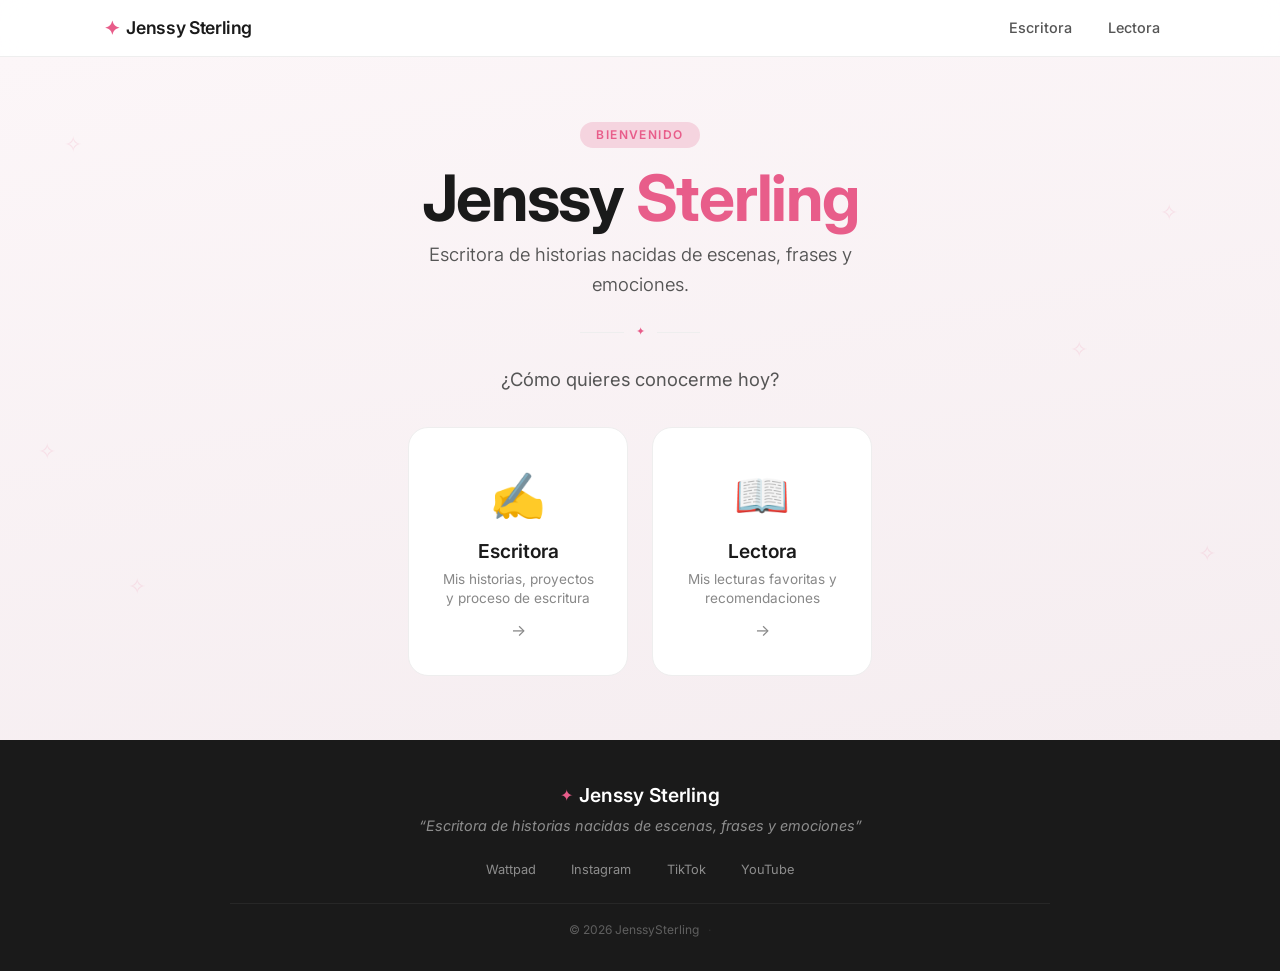
==== index.html @ 41c9cac7 "Add files via upload" ====
<!DOCTYPE html>
<html lang="es">
<head>
    <meta charset="UTF-8" />
    <meta name="viewport" content="width=device-width, initial-scale=1.0" />
    <title>Jenssy Sterling · Escritora</title>

    <!-- Favicon -->
    <link rel="icon" href="images/favicon.svg" type="image/svg+xml" />

    <!-- Google Fonts -->
    <link href="https://fonts.googleapis.com/css2?family=Inter:opsz,wght@14..32,300;14..32,400;14..32,500;14..32,600;14..32,700&family=Playfair+Display:ital,wght@0,400;0,600;0,700;1,400&display=swap" rel="stylesheet" />

    <!-- CSS -->
    <link rel="stylesheet" href="css/style.css" />
</head>
<body>

    <!-- ==========================================
    NAVEGACIÓN
    ========================================== -->
    <header class="header" role="banner">
        <div class="header-inner">
            <a href="index.html" class="logo">
                <span class="logo-mark">✦</span>
                <span class="logo-name">Jenssy Sterling</span>
            </a>

            <button class="menu-toggle" id="menuToggle" aria-label="Abrir menú">
                <span></span>
                <span></span>
                <span></span>
            </button>

            <nav class="nav" id="mainNav" role="navigation" aria-label="Principal">
                <ul class="nav-list">
                    <li><a href="jenssysterling.html">Escritora</a></li>
                    <li><a href="jenssylectora.html">Lectora</a></li>
                </ul>
            </nav>
        </div>
    </header>

    <!-- ==========================================
    HERO
    ========================================== -->
    <section class="hero">
        <div class="hero-content">
            <span class="hero-eyebrow">Bienvenido</span>
            <h1>Jenssy <span class="accent">Sterling</span></h1>
            <p class="hero-description">
                Escritora de historias nacidas de escenas, frases y emociones.
            </p>
            <div class="hero-divider" aria-hidden="true">
                <span></span>
                <span>✦</span>
                <span></span>
            </div>
            <p class="hero-question">¿Cómo quieres conocerme hoy?</p>

            <div class="hero-cards">
                <a href="jenssysterling.html" class="card card-writer">
                    <span class="card-icon">✍️</span>
                    <span class="card-title">Escritora</span>
                    <span class="card-desc">Mis historias, proyectos y proceso de escritura</span>
                    <span class="card-arrow">→</span>
                </a>
                <a href="jenssylectora.html" class="card card-reader">
                    <span class="card-icon">📖</span>
                    <span class="card-title">Lectora</span>
                    <span class="card-desc">Mis lecturas favoritas y recomendaciones</span>
                    <span class="card-arrow">→</span>
                </a>
            </div>
        </div>

        <!-- Decoración sutil -->
        <div class="hero-ornaments" aria-hidden="true">
            <span class="ornament" style="top: 10%; left: 5%;">✧</span>
            <span class="ornament" style="top: 20%; right: 8%;">✧</span>
            <span class="ornament" style="top: 55%; left: 3%;">✧</span>
            <span class="ornament" style="top: 70%; right: 5%;">✧</span>
            <span class="ornament" style="top: 40%; right: 15%;">✧</span>
            <span class="ornament" style="bottom: 20%; left: 10%;">✧</span>
        </div>
    </section>

    <!-- ==========================================
    FOOTER
    ========================================== -->
    <footer class="footer" role="contentinfo">
        <div class="footer-inner">
            <div class="footer-brand">
                <span class="footer-mark">✦</span>
                <span class="footer-name">Jenssy Sterling</span>
            </div>
            <p class="footer-tagline">
                “Escritora de historias nacidas de escenas, frases y emociones”
            </p>
            <div class="footer-links">
                <a href="https://www.wattpad.com/user/JenssySterling" target="_blank">Wattpad</a>
                <a href="https://www.instagram.com/jenssysterling/" target="_blank">Instagram</a>
                <a href="https://www.tiktok.com/@jenssysterling" target="_blank">TikTok</a>
                <a href="https://www.youtube.com/@jenssysterling" target="_blank">YouTube</a>
            </div>
            <div class="footer-bottom">
                <span>&copy; 2026 JenssySterling</span>
                <span class="footer-divider">·</span>
            </div>
        </div>
    </footer>

    <!-- ==========================================
    SCRIPTS
    ========================================== -->
    <script src="js/script.js"></script>
</body>
</html>
---- css/style.css ----
/* ==========================================
   JENSSY STERLING · STYLE
   Diseño profesional para escritora
   ========================================== */

/* ---------- RESET ---------- */
*,
*::before,
*::after {
    margin: 0;
    padding: 0;
    box-sizing: border-box;
}

html {
    scroll-behavior: smooth;
}

body {
    font-family: 'Inter', -apple-system, BlinkMacSystemFont, 'Segoe UI', Roboto, sans-serif;
    background: #faf8f9;
    color: #1a1a1a;
    line-height: 1.6;
    -webkit-font-smoothing: antialiased;
}

/* ---------- VARIABLES ---------- */
:root {
    --primary: #e85d8a;
    --primary-dark: #c94a74;
    --primary-light: #f5d4df;
    --secondary: #b8a0d4;
    --text: #1a1a1a;
    --text-light: #555;
    --text-muted: #888;
    --bg-white: #ffffff;
    --bg-soft: #faf8f9;
    --border: #eee;
    --shadow: 0 8px 30px rgba(0, 0, 0, 0.06);
    --shadow-hover: 0 16px 48px rgba(0, 0, 0, 0.10);
    --radius: 20px;
    --radius-sm: 12px;
    --transition: all 0.25s ease;
}

/* ---------- TIPOGRAFÍA ---------- */
h1,
h2,
h3 {
    font-weight: 600;
    letter-spacing: -0.02em;
    line-height: 1.2;
}

h1 {
    font-size: 3.6rem;
}
h2 {
    font-size: 2rem;
}
h3 {
    font-size: 1.25rem;
}

p {
    color: var(--text-light);
}

a {
    text-decoration: none;
    color: inherit;
    transition: var(--transition);
}

img {
    max-width: 100%;
    display: block;
}

/* ---------- CONTENEDOR ---------- */
.container {
    max-width: 1120px;
    margin: 0 auto;
    padding: 0 1.5rem;
}

/* ==========================================
   SCROLLBAR PERSONALIZADA
   ========================================== */
::-webkit-scrollbar {
    width: 6px;
    height: 6px;
}

::-webkit-scrollbar-track {
    background: var(--bg);
    border-radius: 3px;
}

::-webkit-scrollbar-thumb {
    background: var(--primary);
    border-radius: 3px;
}

::-webkit-scrollbar-thumb:hover {
    background: var(--primary-dark);
}

/* ==========================================
   HEADER / NAVEGACIÓN
   ========================================== */
.header {
    position: sticky;
    top: 0;
    z-index: 100;
    background: rgba(255, 255, 255, 0.88);
    backdrop-filter: blur(12px);
    -webkit-backdrop-filter: blur(12px);
    border-bottom: 1px solid var(--border);
}

.header-inner {
    max-width: 1120px;
    margin: 0 auto;
    padding: 0.8rem 1.5rem;
    display: flex;
    align-items: center;
    justify-content: space-between;
}

/* Logo */
.logo {
    display: flex;
    align-items: center;
    gap: 0.4rem;
    font-weight: 600;
    font-size: 1.1rem;
    color: var(--text);
}

.logo-mark {
    color: var(--primary);
    font-size: 1.2rem;
}

.logo-name {
    letter-spacing: -0.02em;
}

/* Menú toggle */
.menu-toggle {
    display: none;
    flex-direction: column;
    gap: 4.5px;
    background: none;
    border: none;
    cursor: pointer;
    padding: 4px;
}

.menu-toggle span {
    width: 26px;
    height: 2px;
    background: var(--text);
    border-radius: 2px;
    transition: var(--transition);
}

.menu-toggle.active span:nth-child(1) {
    transform: rotate(45deg) translate(4.5px, 4.5px);
}

.menu-toggle.active span:nth-child(2) {
    opacity: 0;
}

.menu-toggle.active span:nth-child(3) {
    transform: rotate(-45deg) translate(4.5px, -4.5px);
}

/* Navegación */
.nav-list {
    list-style: none;
    display: flex;
    align-items: center;
    gap: 0.25rem;
}

.nav-list a {
    padding: 0.4rem 1rem;
    border-radius: 50px;
    font-size: 0.9rem;
    font-weight: 500;
    color: var(--text-light);
    transition: var(--transition);
}

.nav-list a:hover {
    color: var(--text);
    background: var(--bg-soft);
}

.nav-list .nav-cta {
    background: var(--primary);
    color: #fff;
    padding: 0.4rem 1.2rem;
}

.nav-list .nav-cta:hover {
    background: var(--primary-dark);
    color: #fff;
}


/* ==========================================
   HERO
   ========================================== */
.hero {
    min-height: 75vh;
    display: flex;
    align-items: center;
    justify-content: center;
    text-align: center;
    padding: 4rem 1.5rem;
    position: relative;
    background: linear-gradient(170deg, #fcf6f8 0%, #f5edf0 100%);
    overflow: hidden;
}

.hero-content {
    position: relative;
    z-index: 2;
    max-width: 640px;
}

.hero-eyebrow {
    display: inline-block;
    font-size: 0.75rem;
    font-weight: 600;
    text-transform: uppercase;
    letter-spacing: 0.12em;
    color: var(--primary);
    background: var(--primary-light);
    padding: 0.2rem 1rem;
    border-radius: 50px;
    margin-bottom: 0.75rem;
}

.hero h1 {
    font-size: 4rem;
    font-weight: 700;
    color: var(--text);
    margin-bottom: 0.25rem;
}

.hero h1 .accent {
    color: var(--primary);
}

.hero-description {
    font-size: 1.15rem;
    color: var(--text-light);
    max-width: 480px;
    margin: 0 auto 1rem;
    font-weight: 350;
}

/* Divisor */
.hero-divider {
    display: flex;
    align-items: center;
    justify-content: center;
    gap: 0.75rem;
    margin: 1.5rem auto;
    width: 120px;
}

.hero-divider span {
    display: block;
    height: 1px;
    background: var(--border);
    flex: 1;
}

.hero-divider span:first-child,
.hero-divider span:last-child {
    flex: 2;
}

.hero-divider span:nth-child(2) {
    flex: 0;
    color: var(--primary);
    font-size: 0.7rem;
    background: none;
    height: auto;
}

.hero-question {
    font-size: 1.15rem;
    color: var(--text-light);
    margin-bottom: 2rem;
}

/* Tarjetas */
.hero-cards {
    display: flex;
    justify-content: center;
    gap: 1.5rem;
    flex-wrap: wrap;
}

.card {
    background: var(--bg-white);
    padding: 2rem 1.8rem;
    border-radius: var(--radius);
    width: 220px;
    text-align: center;
    border: 1px solid var(--border);
    transition: var(--transition);
    display: flex;
    flex-direction: column;
    align-items: center;
}

.card:hover {
    transform: translateY(-6px);
    box-shadow: var(--shadow-hover);
    border-color: transparent;
}

.card-writer:hover {
    border-color: var(--primary);
    background: #fff8fa;
}

.card-reader:hover {
    border-color: var(--secondary);
    background: #f8f5ff;
}

.card-icon {
    font-size: 2.8rem;
    margin-bottom: 0.3rem;
}

.card-title {
    font-weight: 600;
    font-size: 1.2rem;
    color: var(--text);
    margin-bottom: 0.2rem;
}

.card-desc {
    font-size: 0.85rem;
    color: var(--text-muted);
    line-height: 1.4;
}

.card-arrow {
    margin-top: 0.6rem;
    font-size: 1rem;
    color: var(--text-muted);
    transition: var(--transition);
}

.card:hover .card-arrow {
    transform: translateX(4px);
    color: var(--primary);
}

.card-reader:hover .card-arrow {
    color: var(--secondary);
}

/* Ornamentos */
.hero-ornaments {
    position: absolute;
    inset: 0;
    pointer-events: none;
    overflow: hidden;
    z-index: 1;
}

.ornament {
    position: absolute;
    font-size: 1.4rem;
    color: var(--primary);
    opacity: 0.12;
    animation: float 8s ease-in-out infinite;
}

@keyframes float {
    0%,
    100% {
        transform: translateY(0) rotate(0deg);
    }
    50% {
        transform: translateY(-16px) rotate(4deg);
    }
}


/* ==========================================
   SOCIAL
   ========================================== */
.social {
    padding: 4rem 1.5rem;
    background: var(--bg-white);
}

.social-inner {
    max-width: 820px;
    margin: 0 auto;
    text-align: center;
}

.social-title {
    font-size: 1.8rem;
    color: var(--text);
    margin-bottom: 0.2rem;
}

.social-subtitle {
    color: var(--text-muted);
    font-size: 1rem;
    margin-bottom: 2rem;
}

.social-grid {
    display: grid;
    grid-template-columns: repeat(auto-fit, minmax(110px, 1fr));
    gap: 0.8rem;
    margin-bottom: 1.2rem;
}

.social-link {
    display: flex;
    flex-direction: column;
    align-items: center;
    justify-content: center;
    padding: 1rem 0.5rem;
    background: var(--bg-soft);
    border-radius: var(--radius-sm);
    border: 1px solid transparent;
    transition: var(--transition);
    gap: 0.15rem;
}

.social-link:hover {
    background: var(--bg-white);
    border-color: var(--primary-light);
    transform: translateY(-3px);
    box-shadow: var(--shadow);
}

.social-icon {
    font-size: 1.5rem;
}

.social-name {
    font-size: 0.7rem;
    font-weight: 500;
    color: var(--text-muted);
    transition: var(--transition);
}

.social-link:hover .social-name {
    color: var(--text);
}

.social-highlight {
    background: #e8f5e9;
    border-color: #a5d6a7;
}

.social-highlight .social-name {
    color: #2e7d32;
}

.social-highlight:hover {
    background: #c8e6c9;
    border-color: #66bb6a;
}

.social-note {
    font-size: 0.8rem;
    color: var(--text-muted);
    background: var(--bg-soft);
    padding: 0.6rem 1.2rem;
    border-radius: 50px;
    display: inline-block;
}


/* ==========================================
   FOOTER
   ========================================== */
.footer {
    background: #1a1a1a;
    color: rgba(255, 255, 255, 0.7);
    padding: 2.5rem 1.5rem 2rem;
    text-align: center;
}

.footer-inner {
    max-width: 820px;
    margin: 0 auto;
}

.footer-brand {
    display: flex;
    align-items: center;
    justify-content: center;
    gap: 0.4rem;
    margin-bottom: 0.2rem;
}

.footer-mark {
    color: var(--primary);
    font-size: 1rem;
}

.footer-name {
    font-weight: 600;
    font-size: 1.2rem;
    color: #fff;
}

.footer-tagline {
    font-size: 0.9rem;
    color: rgba(255, 255, 255, 0.5);
    font-style: italic;
    margin-bottom: 1.2rem;
}

.footer-links {
    display: flex;
    justify-content: center;
    flex-wrap: wrap;
    gap: 0.4rem 0.6rem;
    margin-bottom: 1.2rem;
}

.footer-links a {
    font-size: 0.8rem;
    color: rgba(255, 255, 255, 0.5);
    padding: 0.2rem 0.8rem;
    border-radius: 50px;
    transition: var(--transition);
}

.footer-links a:hover {
    color: #fff;
    background: rgba(255, 255, 255, 0.06);
}

.footer-highlight {
    color: #81c784 !important;
}

.footer-highlight:hover {
    color: #a5d6a7 !important;
    background: rgba(129, 199, 132, 0.12) !important;
}

.footer-bottom {
    font-size: 0.75rem;
    color: rgba(255, 255, 255, 0.3);
    display: flex;
    justify-content: center;
    align-items: center;
    gap: 0.6rem;
    flex-wrap: wrap;
    padding-top: 1rem;
    border-top: 1px solid rgba(255, 255, 255, 0.06);
}

.footer-divider {
    opacity: 0.3;
}


/* ==========================================
   RESPONSIVE
   ========================================== */

/* Tablet */
@media (max-width: 820px) {
    h1 {
        font-size: 2.8rem;
    }

    .hero h1 {
        font-size: 3rem;
    }

    .hero-cards {
        gap: 1rem;
    }

    .card {
        width: 200px;
        padding: 1.5rem 1.2rem;
    }

    .social-grid {
        grid-template-columns: repeat(3, 1fr);
    }
}

/* Móvil */
@media (max-width: 640px) {
    /* Header */
    .menu-toggle {
        display: flex;
    }

    .nav {
        position: absolute;
        top: 100%;
        left: 0;
        right: 0;
        background: var(--bg-white);
        border-bottom: 1px solid var(--border);
        padding: 1rem 1.5rem;
        display: none;
        box-shadow: var(--shadow);
    }

    .nav.is-open {
        display: block;
    }

    .nav-list {
        flex-direction: column;
        align-items: stretch;
        gap: 0.25rem;
    }

    .nav-list a {
        text-align: center;
        padding: 0.6rem;
        border-radius: var(--radius-sm);
    }

    .nav-list .nav-cta {
        margin-top: 0.25rem;
    }

    /* Hero */
    .hero {
        min-height: auto;
        padding: 3rem 1rem;
    }

    .hero h1 {
        font-size: 2.4rem;
    }

    .hero-description {
        font-size: 1rem;
    }

    .hero-cards {
        flex-direction: column;
        align-items: center;
    }

    .card {
        width: 100%;
        max-width: 300px;
        padding: 1.5rem;
    }

    .card-icon {
        font-size: 2.4rem;
    }

    /* Social */
    .social-grid {
        grid-template-columns: repeat(2, 1fr);
        gap: 0.6rem;
    }

    .social-link {
        padding: 0.8rem 0.4rem;
    }

    .social-icon {
        font-size: 1.3rem;
    }

    .social-note {
        font-size: 0.75rem;
        padding: 0.4rem 1rem;
    }

    /* Footer */
    .footer-links {
        gap: 0.3rem;
    }

    .footer-links a {
        font-size: 0.75rem;
        padding: 0.15rem 0.6rem;
    }

    .footer-bottom {
        font-size: 0.7rem;
        flex-direction: column;
        gap: 0.2rem;
    }

    .footer-divider {
        display: none;
    }
}

/* Móvil pequeño */
@media (max-width: 400px) {
    .hero h1 {
        font-size: 2rem;
    }

    .social-grid {
        grid-template-columns: repeat(2, 1fr);
    }
}
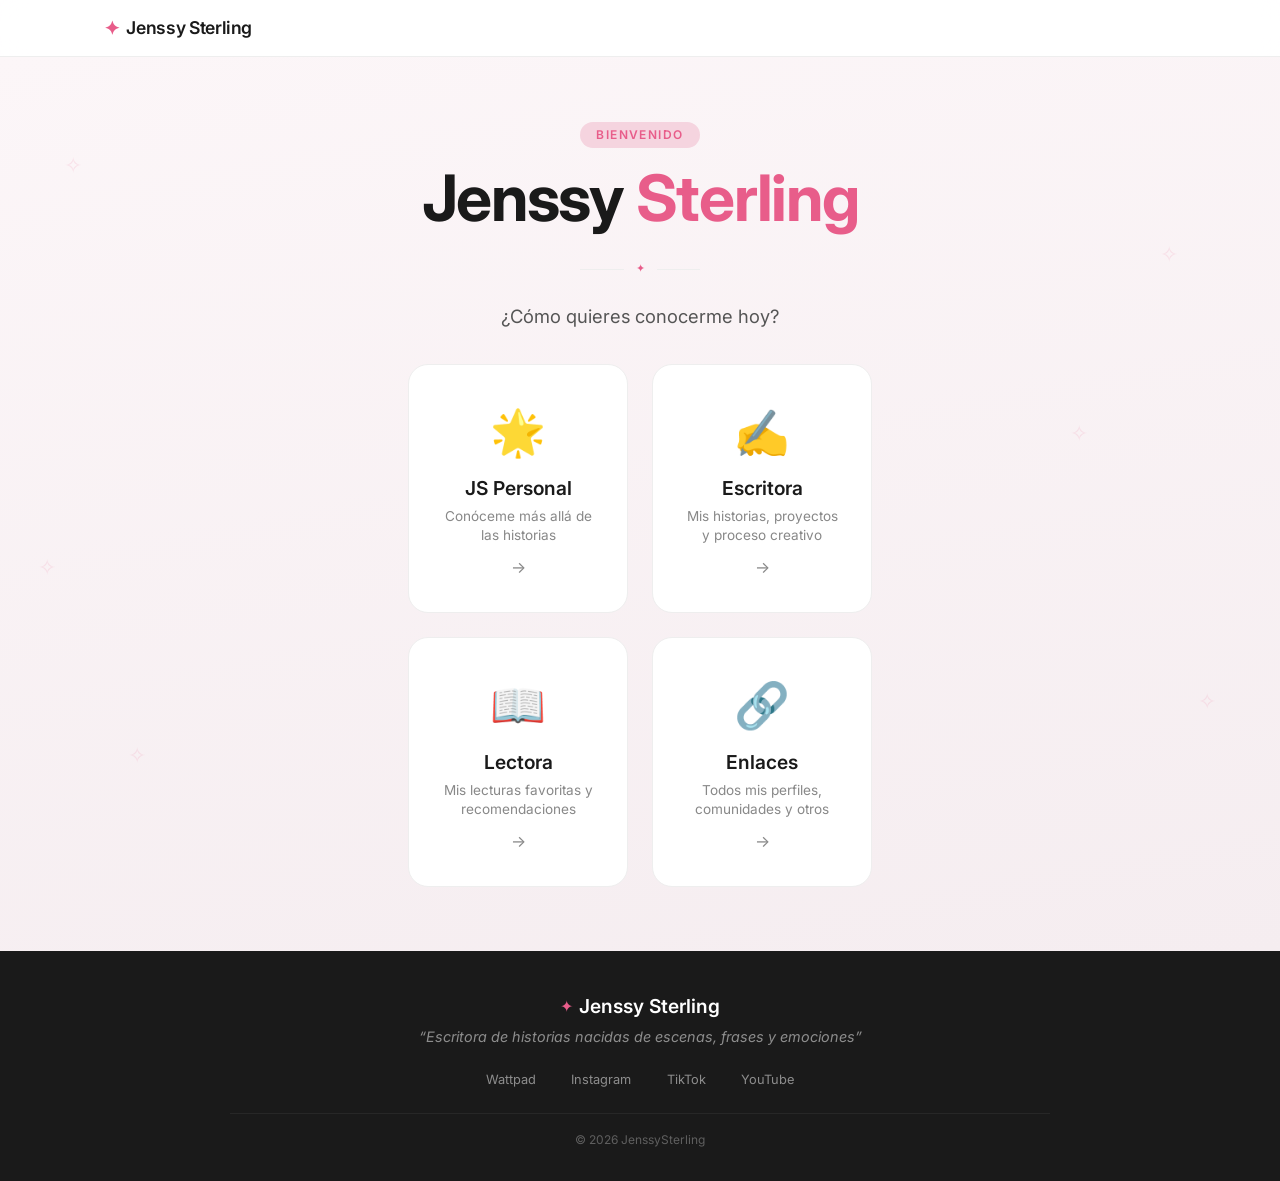
==== commit d13a1248: "Add files via upload" ====
--- a/index.html
+++ b/index.html
@@ -25,19 +25,6 @@
                 <span class="logo-mark">✦</span>
                 <span class="logo-name">Jenssy Sterling</span>
             </a>
-
-            <button class="menu-toggle" id="menuToggle" aria-label="Abrir menú">
-                <span></span>
-                <span></span>
-                <span></span>
-            </button>
-
-            <nav class="nav" id="mainNav" role="navigation" aria-label="Principal">
-                <ul class="nav-list">
-                    <li><a href="jenssysterling.html">Escritora</a></li>
-                    <li><a href="jenssylectora.html">Lectora</a></li>
-                </ul>
-            </nav>
         </div>
     </header>
 
@@ -48,9 +35,7 @@
         <div class="hero-content">
             <span class="hero-eyebrow">Bienvenido</span>
             <h1>Jenssy <span class="accent">Sterling</span></h1>
-            <p class="hero-description">
-                Escritora de historias nacidas de escenas, frases y emociones.
-            </p>
+
             <div class="hero-divider" aria-hidden="true">
                 <span></span>
                 <span>✦</span>
@@ -59,16 +44,35 @@
             <p class="hero-question">¿Cómo quieres conocerme hoy?</p>
 
             <div class="hero-cards">
+                <!-- Card 1: Personal -->
+                <a href="jenssypersonal.html" class="card card-personal">
+                    <span class="card-icon">🌟</span>
+                    <span class="card-title">JS Personal</span>
+                    <span class="card-desc">Conóceme más allá de las historias</span>
+                    <span class="card-arrow">→</span>
+                </a>
+
+                <!-- Card 2: Escritora -->
                 <a href="jenssysterling.html" class="card card-writer">
                     <span class="card-icon">✍️</span>
                     <span class="card-title">Escritora</span>
-                    <span class="card-desc">Mis historias, proyectos y proceso de escritura</span>
+                    <span class="card-desc">Mis historias, proyectos y proceso creativo</span>
                     <span class="card-arrow">→</span>
                 </a>
+
+                <!-- Card 3: Lectora -->
                 <a href="jenssylectora.html" class="card card-reader">
                     <span class="card-icon">📖</span>
                     <span class="card-title">Lectora</span>
                     <span class="card-desc">Mis lecturas favoritas y recomendaciones</span>
+                    <span class="card-arrow">→</span>
+                </a>
+
+                <!-- Card 4: Enlaces -->
+                <a href="jenssyenlaces.html" class="card card-links">
+                    <span class="card-icon">🔗</span>
+                    <span class="card-title">Enlaces</span>
+                    <span class="card-desc">Todos mis perfiles, comunidades y otros</span>
                     <span class="card-arrow">→</span>
                 </a>
             </div>
@@ -105,7 +109,6 @@
             </div>
             <div class="footer-bottom">
                 <span>&copy; 2026 JenssySterling</span>
-                <span class="footer-divider">·</span>
             </div>
         </div>
     </footer>
--- a/css/style.css
+++ b/css/style.css
@@ -1,6 +1,6 @@
 /* ==========================================
    JENSSY STERLING · STYLE
-   Diseño profesional para escritora
+   Diseño para página principal
    ========================================== */
 
 /* ---------- RESET ---------- */
@@ -22,6 +22,17 @@
     color: #1a1a1a;
     line-height: 1.6;
     -webkit-font-smoothing: antialiased;
+}
+
+img {
+    max-width: 100%;
+    display: block;
+}
+
+a {
+    text-decoration: none;
+    color: inherit;
+    transition: all 0.3s ease;
 }
 
 /* ---------- VARIABLES ---------- */
@@ -33,8 +44,8 @@
     --text: #1a1a1a;
     --text-light: #555;
     --text-muted: #888;
-    --bg-white: #ffffff;
-    --bg-soft: #faf8f9;
+    --bg: #faf8f9;
+    --bg-card: #ffffff;
     --border: #eee;
     --shadow: 0 8px 30px rgba(0, 0, 0, 0.06);
     --shadow-hover: 0 16px 48px rgba(0, 0, 0, 0.10);
@@ -64,17 +75,6 @@
 
 p {
     color: var(--text-light);
-}
-
-a {
-    text-decoration: none;
-    color: inherit;
-    transition: var(--transition);
-}
-
-img {
-    max-width: 100%;
-    display: block;
 }
 
 /* ---------- CONTENEDOR ---------- */
@@ -128,7 +128,6 @@
     justify-content: space-between;
 }
 
-/* Logo */
 .logo {
     display: flex;
     align-items: center;
@@ -147,7 +146,6 @@
     letter-spacing: -0.02em;
 }
 
-/* Menú toggle */
 .menu-toggle {
     display: none;
     flex-direction: column;
@@ -169,16 +167,13 @@
 .menu-toggle.active span:nth-child(1) {
     transform: rotate(45deg) translate(4.5px, 4.5px);
 }
-
 .menu-toggle.active span:nth-child(2) {
     opacity: 0;
 }
-
 .menu-toggle.active span:nth-child(3) {
     transform: rotate(-45deg) translate(4.5px, -4.5px);
 }
 
-/* Navegación */
 .nav-list {
     list-style: none;
     display: flex;
@@ -197,7 +192,7 @@
 
 .nav-list a:hover {
     color: var(--text);
-    background: var(--bg-soft);
+    background: var(--bg);
 }
 
 .nav-list .nav-cta {
@@ -211,9 +206,8 @@
     color: #fff;
 }
 
-
-/* ==========================================
-   HERO
+/* ==========================================
+   HERO - PÁGINA PRINCIPAL
    ========================================== */
 .hero {
     min-height: 75vh;
@@ -257,15 +251,6 @@
     color: var(--primary);
 }
 
-.hero-description {
-    font-size: 1.15rem;
-    color: var(--text-light);
-    max-width: 480px;
-    margin: 0 auto 1rem;
-    font-weight: 350;
-}
-
-/* Divisor */
 .hero-divider {
     display: flex;
     align-items: center;
@@ -301,7 +286,9 @@
     margin-bottom: 2rem;
 }
 
-/* Tarjetas */
+/* ==========================================
+   TARJETAS DEL HERO - COLORES SUAVES
+   ========================================== */
 .hero-cards {
     display: flex;
     justify-content: center;
@@ -310,7 +297,7 @@
 }
 
 .card {
-    background: var(--bg-white);
+    background: var(--bg-card);
     padding: 2rem 1.8rem;
     border-radius: var(--radius);
     width: 220px;
@@ -328,14 +315,28 @@
     border-color: transparent;
 }
 
+/* Personal - Gris suave */
+.card-personal:hover {
+    border-color: #fbbf24;
+    background: #fffbeb;
+}
+
+/* Escritora - Rosa */
 .card-writer:hover {
     border-color: var(--primary);
     background: #fff8fa;
 }
 
+/* Lectora - Morado */
 .card-reader:hover {
     border-color: var(--secondary);
     background: #f8f5ff;
+}
+
+/* Enlaces - Gris más claro */
+.card-links:hover {
+    border-color: #c0c0c0;
+    background: #f7f7f7;
 }
 
 .card-icon {
@@ -365,6 +366,9 @@
 
 .card:hover .card-arrow {
     transform: translateX(4px);
+}
+
+.card-writer:hover .card-arrow {
     color: var(--primary);
 }
 
@@ -372,7 +376,17 @@
     color: var(--secondary);
 }
 
-/* Ornamentos */
+.card-personal:hover .card-arrow {
+    color: #777;
+}
+
+.card-links:hover .card-arrow {
+    color: #888;
+}
+
+/* ==========================================
+   ORNAMENTOS DEL HERO
+   ========================================== */
 .hero-ornaments {
     position: absolute;
     inset: 0;
@@ -390,22 +404,51 @@
 }
 
 @keyframes float {
-    0%,
-    100% {
-        transform: translateY(0) rotate(0deg);
-    }
-    50% {
-        transform: translateY(-16px) rotate(4deg);
-    }
-}
-
+    0%, 100% { transform: translateY(0) rotate(0deg); }
+    50% { transform: translateY(-16px) rotate(4deg); }
+}
+
+/* ==========================================
+   LÍNEA SEPARADORA
+   ========================================== */
+.section-divider {
+    border: none;
+    height: 1px;
+    background: linear-gradient(to right, transparent, var(--border), transparent);
+    max-width: 120px;
+    margin: 0 auto;
+    opacity: 0.4;
+}
+
+.section-divider-icon {
+    border: none;
+    height: 1px;
+    background: linear-gradient(to right, transparent, var(--border) 25%, var(--border) 75%, transparent);
+    max-width: 140px;
+    margin: 0 auto;
+    opacity: 0.3;
+    position: relative;
+}
+
+.section-divider-icon::after {
+    content: '✦';
+    position: absolute;
+    top: 50%;
+    left: 50%;
+    transform: translate(-50%, -50%);
+    background: var(--bg-card);
+    padding: 0 0.6rem;
+    color: var(--primary);
+    font-size: 0.6rem;
+    opacity: 0.5;
+}
 
 /* ==========================================
    SOCIAL
    ========================================== */
 .social {
     padding: 4rem 1.5rem;
-    background: var(--bg-white);
+    background: var(--bg-card);
 }
 
 .social-inner {
@@ -439,7 +482,7 @@
     align-items: center;
     justify-content: center;
     padding: 1rem 0.5rem;
-    background: var(--bg-soft);
+    background: var(--bg);
     border-radius: var(--radius-sm);
     border: 1px solid transparent;
     transition: var(--transition);
@@ -447,7 +490,7 @@
 }
 
 .social-link:hover {
-    background: var(--bg-white);
+    background: var(--bg-card);
     border-color: var(--primary-light);
     transform: translateY(-3px);
     box-shadow: var(--shadow);
@@ -485,12 +528,11 @@
 .social-note {
     font-size: 0.8rem;
     color: var(--text-muted);
-    background: var(--bg-soft);
+    background: var(--bg);
     padding: 0.6rem 1.2rem;
     border-radius: 50px;
     display: inline-block;
 }
-
 
 /* ==========================================
    FOOTER
@@ -575,21 +617,11 @@
     border-top: 1px solid rgba(255, 255, 255, 0.06);
 }
 
-.footer-divider {
-    opacity: 0.3;
-}
-
-
 /* ==========================================
    RESPONSIVE
    ========================================== */
 
-/* Tablet */
 @media (max-width: 820px) {
-    h1 {
-        font-size: 2.8rem;
-    }
-
     .hero h1 {
         font-size: 3rem;
     }
@@ -606,11 +638,19 @@
     .social-grid {
         grid-template-columns: repeat(3, 1fr);
     }
-}
-
-/* Móvil */
+
+    .section-divider,
+    .section-divider-icon {
+        max-width: 80px;
+    }
+
+    .section-divider-icon::after {
+        font-size: 0.5rem;
+        padding: 0 0.3rem;
+    }
+}
+
 @media (max-width: 640px) {
-    /* Header */
     .menu-toggle {
         display: flex;
     }
@@ -620,7 +660,7 @@
         top: 100%;
         left: 0;
         right: 0;
-        background: var(--bg-white);
+        background: var(--bg-card);
         border-bottom: 1px solid var(--border);
         padding: 1rem 1.5rem;
         display: none;
@@ -647,7 +687,6 @@
         margin-top: 0.25rem;
     }
 
-    /* Hero */
     .hero {
         min-height: auto;
         padding: 3rem 1rem;
@@ -655,10 +694,6 @@
 
     .hero h1 {
         font-size: 2.4rem;
-    }
-
-    .hero-description {
-        font-size: 1rem;
     }
 
     .hero-cards {
@@ -676,7 +711,6 @@
         font-size: 2.4rem;
     }
 
-    /* Social */
     .social-grid {
         grid-template-columns: repeat(2, 1fr);
         gap: 0.6rem;
@@ -695,7 +729,6 @@
         padding: 0.4rem 1rem;
     }
 
-    /* Footer */
     .footer-links {
         gap: 0.3rem;
     }
@@ -711,12 +744,17 @@
         gap: 0.2rem;
     }
 
-    .footer-divider {
-        display: none;
-    }
-}
-
-/* Móvil pequeño */
+    .section-divider,
+    .section-divider-icon {
+        max-width: 60px;
+    }
+
+    .section-divider-icon::after {
+        font-size: 0.4rem;
+        padding: 0 0.2rem;
+    }
+}
+
 @media (max-width: 400px) {
     .hero h1 {
         font-size: 2rem;
@@ -725,4 +763,21 @@
     .social-grid {
         grid-template-columns: repeat(2, 1fr);
     }
+
+    .card {
+        max-width: 260px;
+        padding: 1.2rem;
+    }
+
+    .card-icon {
+        font-size: 2rem;
+    }
+
+    .card-title {
+        font-size: 1rem;
+    }
+
+    .card-desc {
+        font-size: 0.8rem;
+    }
 }
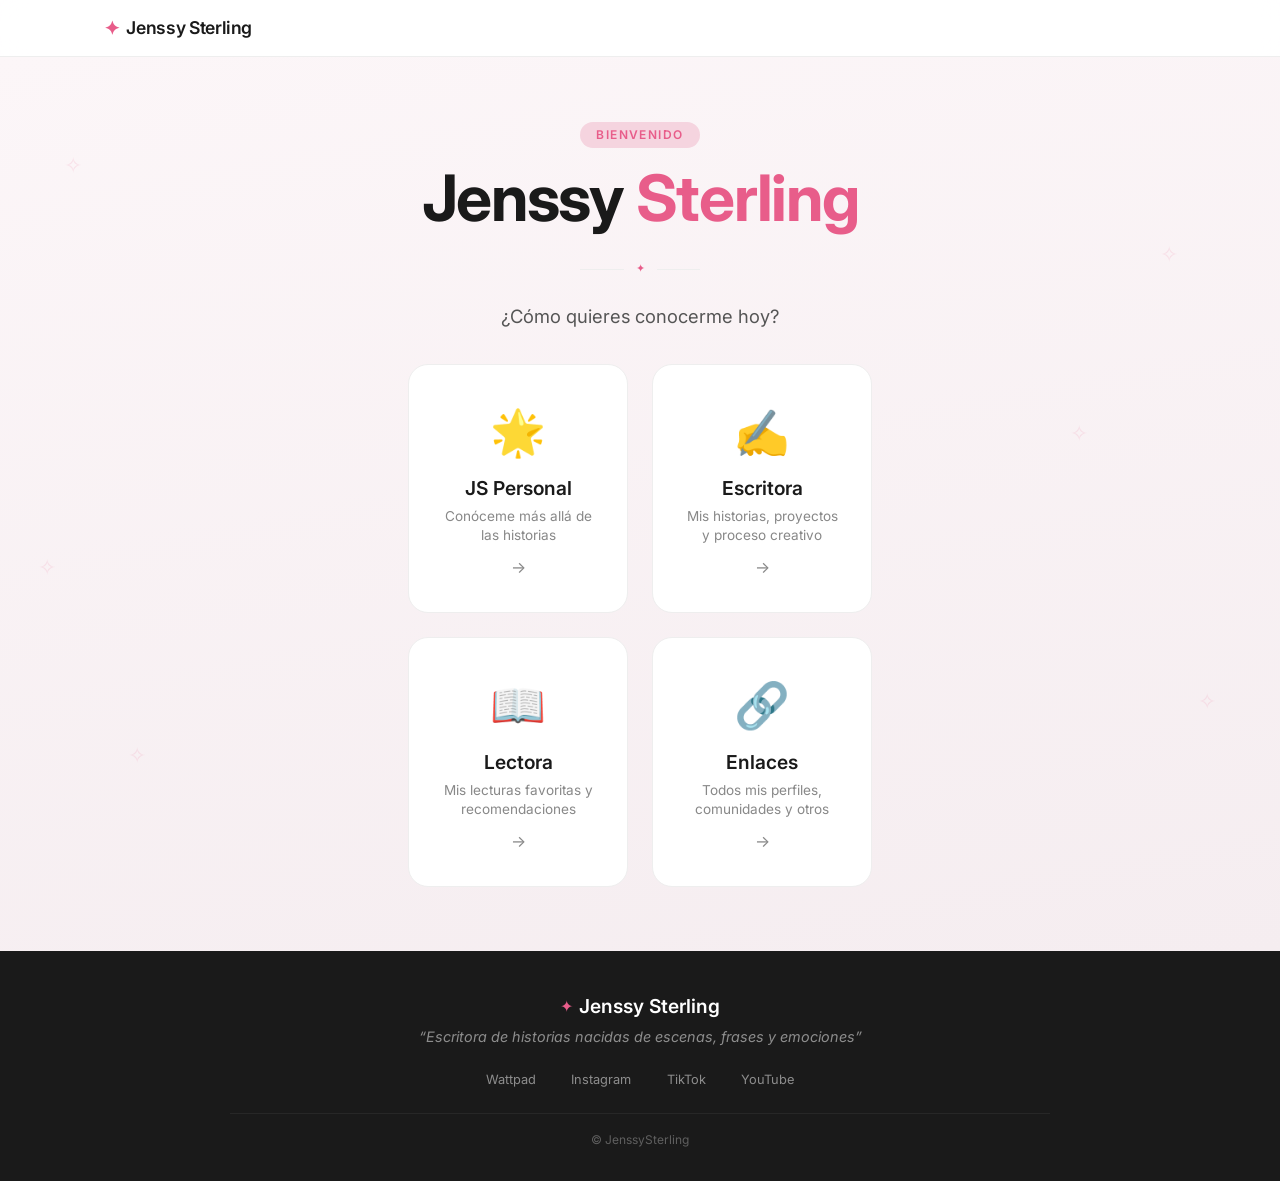
==== commit 054f4326: "Update index.html" ====
--- a/index.html
+++ b/index.html
@@ -3,7 +3,7 @@
 <head>
     <meta charset="UTF-8" />
     <meta name="viewport" content="width=device-width, initial-scale=1.0" />
-    <title>Jenssy Sterling · Escritora</title>
+    <title>Jenssy Sterling</title>
 
     <!-- Favicon -->
     <link rel="icon" href="images/favicon.svg" type="image/svg+xml" />
@@ -108,7 +108,7 @@
                 <a href="https://www.youtube.com/@jenssysterling" target="_blank">YouTube</a>
             </div>
             <div class="footer-bottom">
-                <span>&copy; 2026 JenssySterling</span>
+                <span>&copy; <span id="year"></span> JenssySterling</span>
             </div>
         </div>
     </footer>
@@ -118,4 +118,4 @@
     ========================================== -->
     <script src="js/script.js"></script>
 </body>
-</html>+</html>
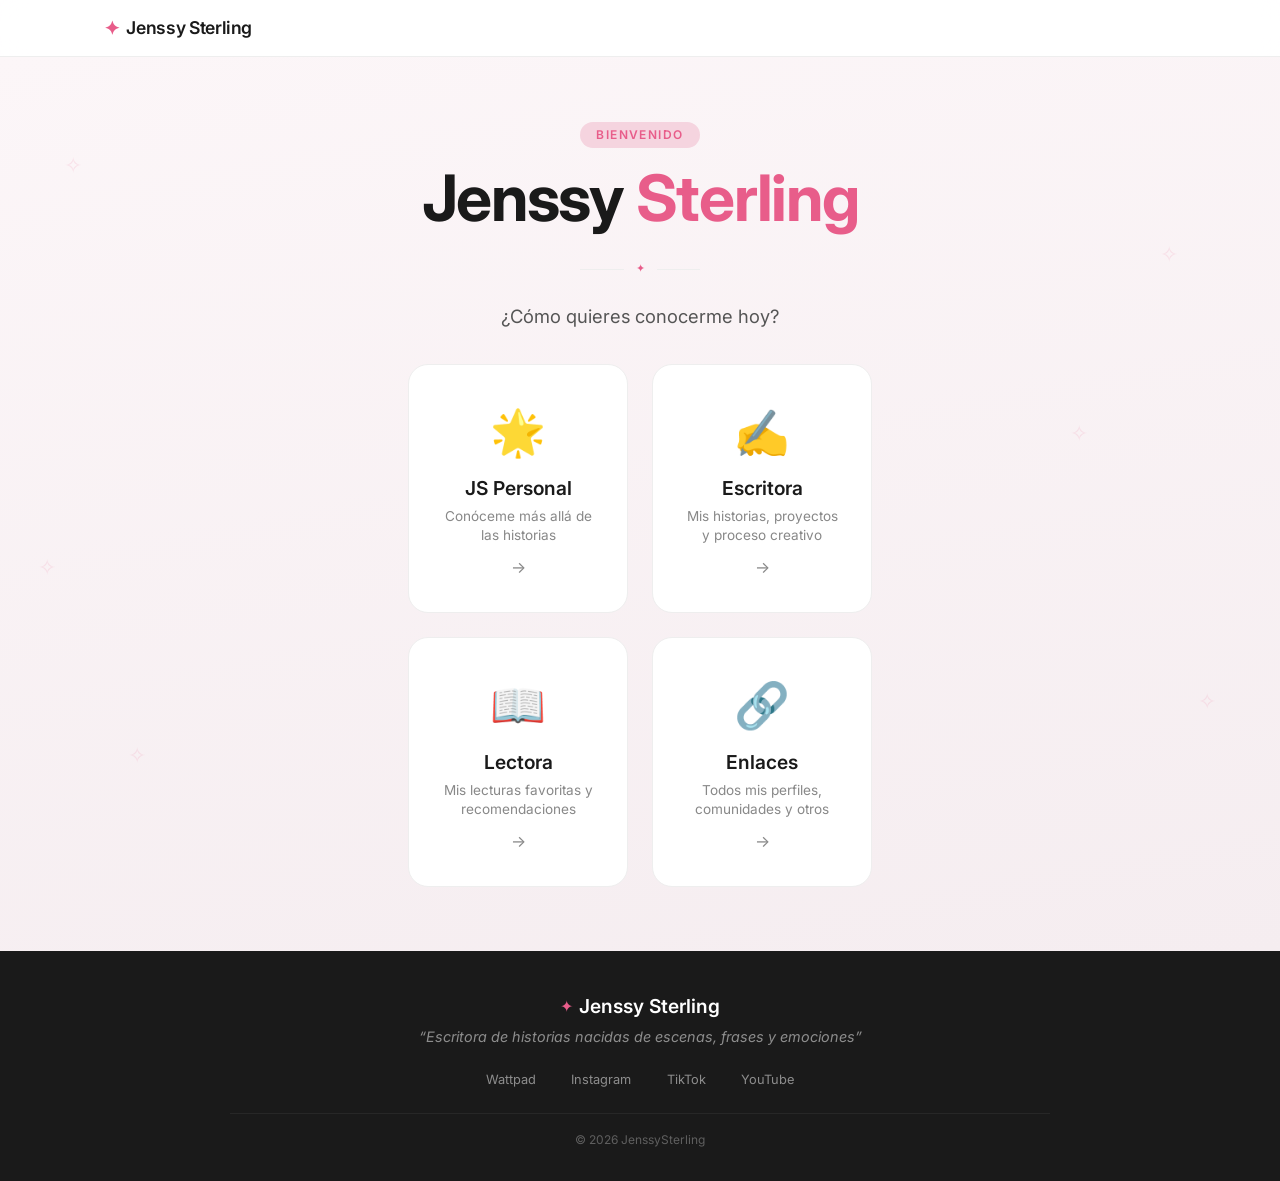
==== commit c8622c74: "Add files via upload" ====
--- a/index.html
+++ b/index.html
@@ -118,4 +118,4 @@
     ========================================== -->
     <script src="js/script.js"></script>
 </body>
-</html>
+</html>
